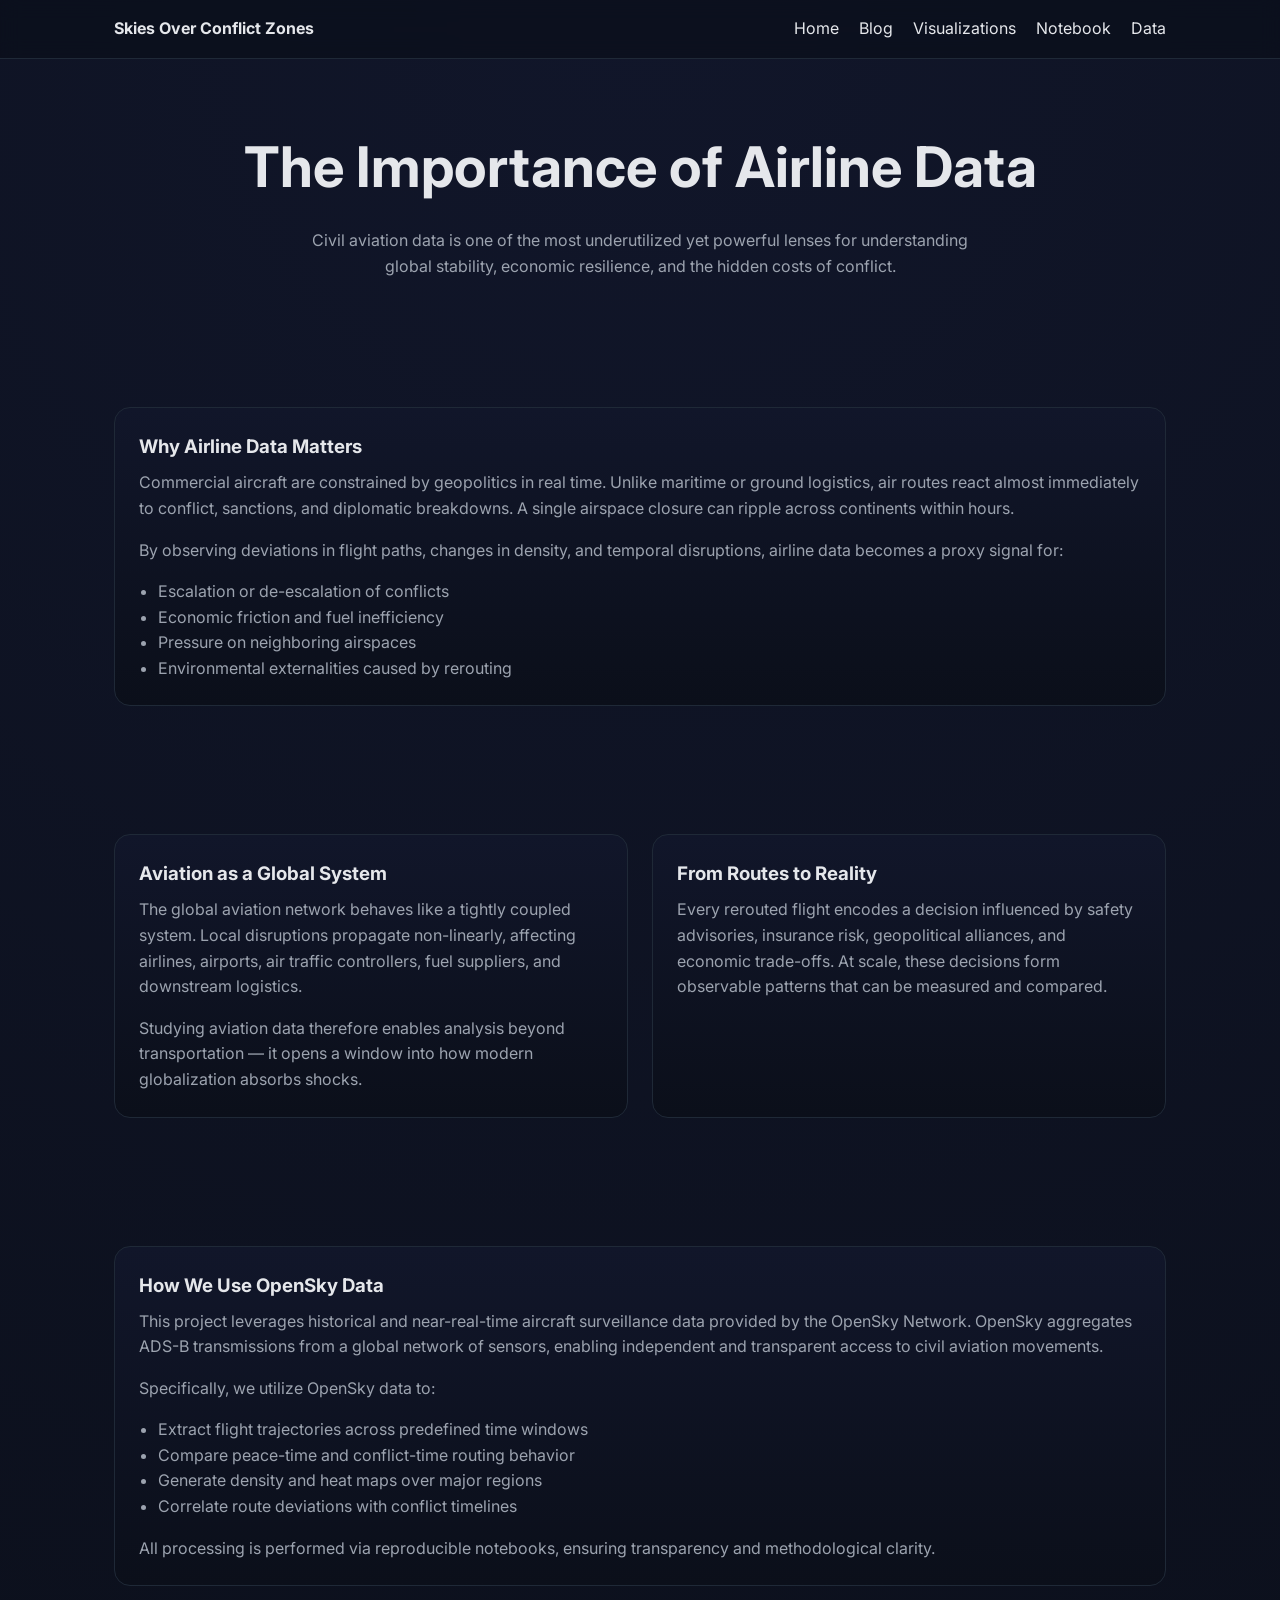
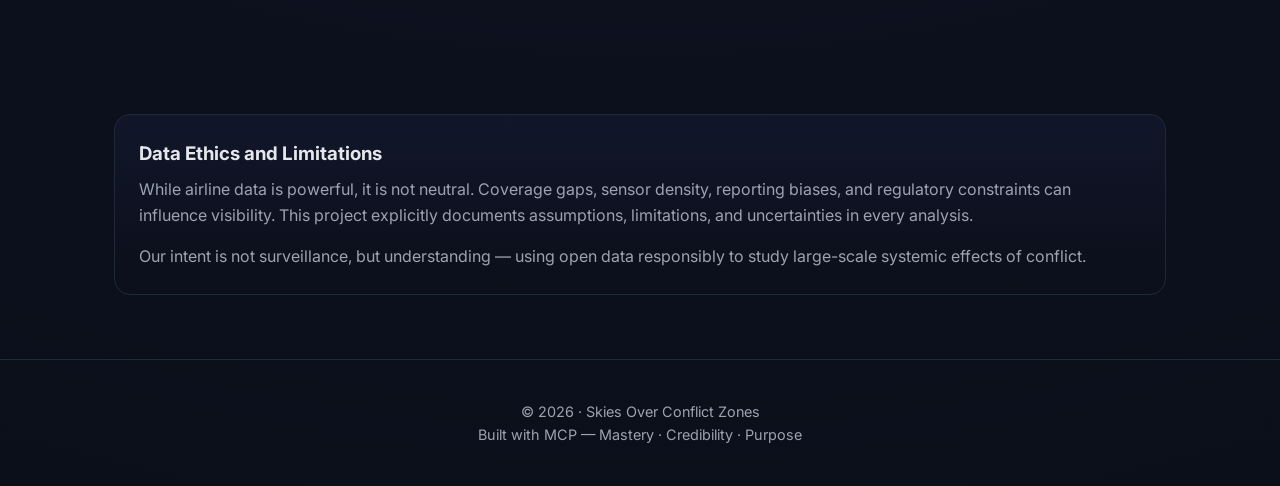
==== data.html @ dfb8a6fe "Initial commit" ====
<!DOCTYPE html>
<html lang="en">
<head>
  <meta charset="UTF-8" />
  <meta name="viewport" content="width=device-width, initial-scale=1.0" />
  <title>Data · Skies Over Conflict Zones</title>
  <meta name="description" content="Why airline data matters, how it reflects geopolitical reality, and how OpenSky data powers our analysis." />

  <link href="https://fonts.googleapis.com/css2?family=Inter:wght@300;400;600;700&display=swap" rel="stylesheet">
  <link rel="stylesheet" href="assets/css/style.css">
</head>
<body>

  <!-- Navigation -->
  <nav class="nav">
    <div class="nav-inner">
      <strong>Skies Over Conflict Zones</strong>
      <div>
        <a href="index.html">Home</a>
        <a href="blogpost.html">Blog</a>
        <a href="visualizations.html">Visualizations</a>
        <a href="notebook.html">Notebook</a>
        <a href="data.html">Data</a>
      </div>
    </div>
  </nav>

  <!-- Header -->
  <header>
    <h1>The Importance of Airline Data</h1>
    <p>
      Civil aviation data is one of the most underutilized yet powerful lenses for
      understanding global stability, economic resilience, and the hidden costs of conflict.
    </p>
  </header>

  <!-- Why Airline Data Matters -->
  <section>
    <div class="card">
      <h3>Why Airline Data Matters</h3>
      <p>
        Commercial aircraft are constrained by geopolitics in real time. Unlike maritime or
        ground logistics, air routes react almost immediately to conflict, sanctions, and
        diplomatic breakdowns. A single airspace closure can ripple across continents within
        hours.
      </p>
      <p style="margin-top:1rem">
        By observing deviations in flight paths, changes in density, and temporal disruptions,
        airline data becomes a proxy signal for:
      </p>
      <ul style="margin-top:1rem; margin-left:1.2rem; color: var(--muted)">
        <li>Escalation or de-escalation of conflicts</li>
        <li>Economic friction and fuel inefficiency</li>
        <li>Pressure on neighboring airspaces</li>
        <li>Environmental externalities caused by rerouting</li>
      </ul>
    </div>
  </section>

  <!-- Aviation as a System -->
  <section>
    <div class="grid grid-2">
      <div class="card">
        <h3>Aviation as a Global System</h3>
        <p>
          The global aviation network behaves like a tightly coupled system. Local disruptions
          propagate non-linearly, affecting airlines, airports, air traffic controllers, fuel
          suppliers, and downstream logistics.
        </p>
        <p style="margin-top:1rem">
          Studying aviation data therefore enables analysis beyond transportation — it opens a
          window into how modern globalization absorbs shocks.
        </p>
      </div>

      <div class="card">
        <h3>From Routes to Reality</h3>
        <p>
          Every rerouted flight encodes a decision influenced by safety advisories, insurance
          risk, geopolitical alliances, and economic trade-offs. At scale, these decisions form
          observable patterns that can be measured and compared.
        </p>
      </div>
    </div>
  </section>

  <!-- OpenSky Usage -->
  <section>
    <div class="card">
      <h3>How We Use OpenSky Data</h3>
      <p>
        This project leverages historical and near-real-time aircraft surveillance data provided
        by the OpenSky Network. OpenSky aggregates ADS-B transmissions from a global network of
        sensors, enabling independent and transparent access to civil aviation movements.
      </p>
      <p style="margin-top:1rem">
        Specifically, we utilize OpenSky data to:
      </p>
      <ul style="margin-top:1rem; margin-left:1.2rem; color: var(--muted)">
        <li>Extract flight trajectories across predefined time windows</li>
        <li>Compare peace-time and conflict-time routing behavior</li>
        <li>Generate density and heat maps over major regions</li>
        <li>Correlate route deviations with conflict timelines</li>
      </ul>
      <p style="margin-top:1rem">
        All processing is performed via reproducible notebooks, ensuring transparency and
        methodological clarity.
      </p>
    </div>
  </section>

  <!-- Data Ethics -->
  <section>
    <div class="card">
      <h3>Data Ethics and Limitations</h3>
      <p>
        While airline data is powerful, it is not neutral. Coverage gaps, sensor density,
        reporting biases, and regulatory constraints can influence visibility. This project
        explicitly documents assumptions, limitations, and uncertainties in every analysis.
      </p>
      <p style="margin-top:1rem">
        Our intent is not surveillance, but understanding — using open data responsibly to
        study large-scale systemic effects of conflict.
      </p>
    </div>
  </section>

  <footer>
    © 2026 · Skies Over Conflict Zones<br />
    Built with MCP — Mastery · Credibility · Purpose
  </footer>

</body>
</html>
---- assets/css/style.css ----
:root {
      --bg: #0b0f1a;
      --panel: #11162a;
      --text: #e5e7eb;
      --muted: #9ca3af;
      --accent: #38bdf8;
    }

    * { box-sizing: border-box; margin: 0; padding: 0; }

    body {
      font-family: 'Inter', system-ui, sans-serif;
      background: radial-gradient(circle at top, #11162a, var(--bg));
      color: var(--text);
      line-height: 1.6;
    }

    a { color: var(--accent); text-decoration: none; }

    header {
      padding: 4rem 1.5rem;
      max-width: 1100px;
      margin: auto;
      text-align: center;
    }

    header h1 {
      font-size: clamp(2.2rem, 5vw, 3.5rem);
      font-weight: 700;
      margin-bottom: 1rem;
    }

    header p {
      color: var(--muted);
      max-width: 700px;
      margin: auto;
    }

    .cta {
      margin-top: 2rem;
      display: flex;
      gap: 1rem;
      justify-content: center;
      flex-wrap: wrap;
    }

    .btn {
      padding: 1rem 2rem;
      border-radius: 999px;
      border: 1px solid var(--accent);
      background: transparent;
      color: var(--accent);
      cursor: pointer;
      transition: all 0.2s ease;
    }

    .btn.primary {
      background: var(--accent);
      color: #020617;
    }

    .btn:hover { transform: translateY(-2px); }

    section {
      max-width: 1100px;
      margin: auto;
      padding: 4rem 1.5rem;
    }

    .grid {
      display: grid;
      gap: 1.5rem;
    }

    @media (min-width: 768px) {
      .grid-2 { grid-template-columns: repeat(2, 1fr); }
      .grid-3 { grid-template-columns: repeat(3, 1fr); }
    }

    .card {
      background: linear-gradient(180deg, #11162a, #0b0f1a);
      border: 1px solid #1f2937;
      border-radius: 1rem;
      padding: 1.5rem;
    }

    .card h3 {
      margin-bottom: 0.5rem;
    }

    .card p { color: var(--muted); }

    footer {
      border-top: 1px solid #1f2937;
      text-align: center;
      padding: 2.5rem 1.5rem;
      color: var(--muted);
      font-size: 0.9rem;
    }

    .nav {
      position: sticky;
      top: 0;
      backdrop-filter: blur(10px);
      background: rgba(11, 15, 26, 0.7);
      border-bottom: 1px solid #1f2937;
    }

    .nav-inner {
      max-width: 1100px;
      margin: auto;
      padding: 1rem 1.5rem;
      display: flex;
      justify-content: space-between;
      align-items: center;
    }

    .nav a { color: var(--text); margin-left: 1rem; }
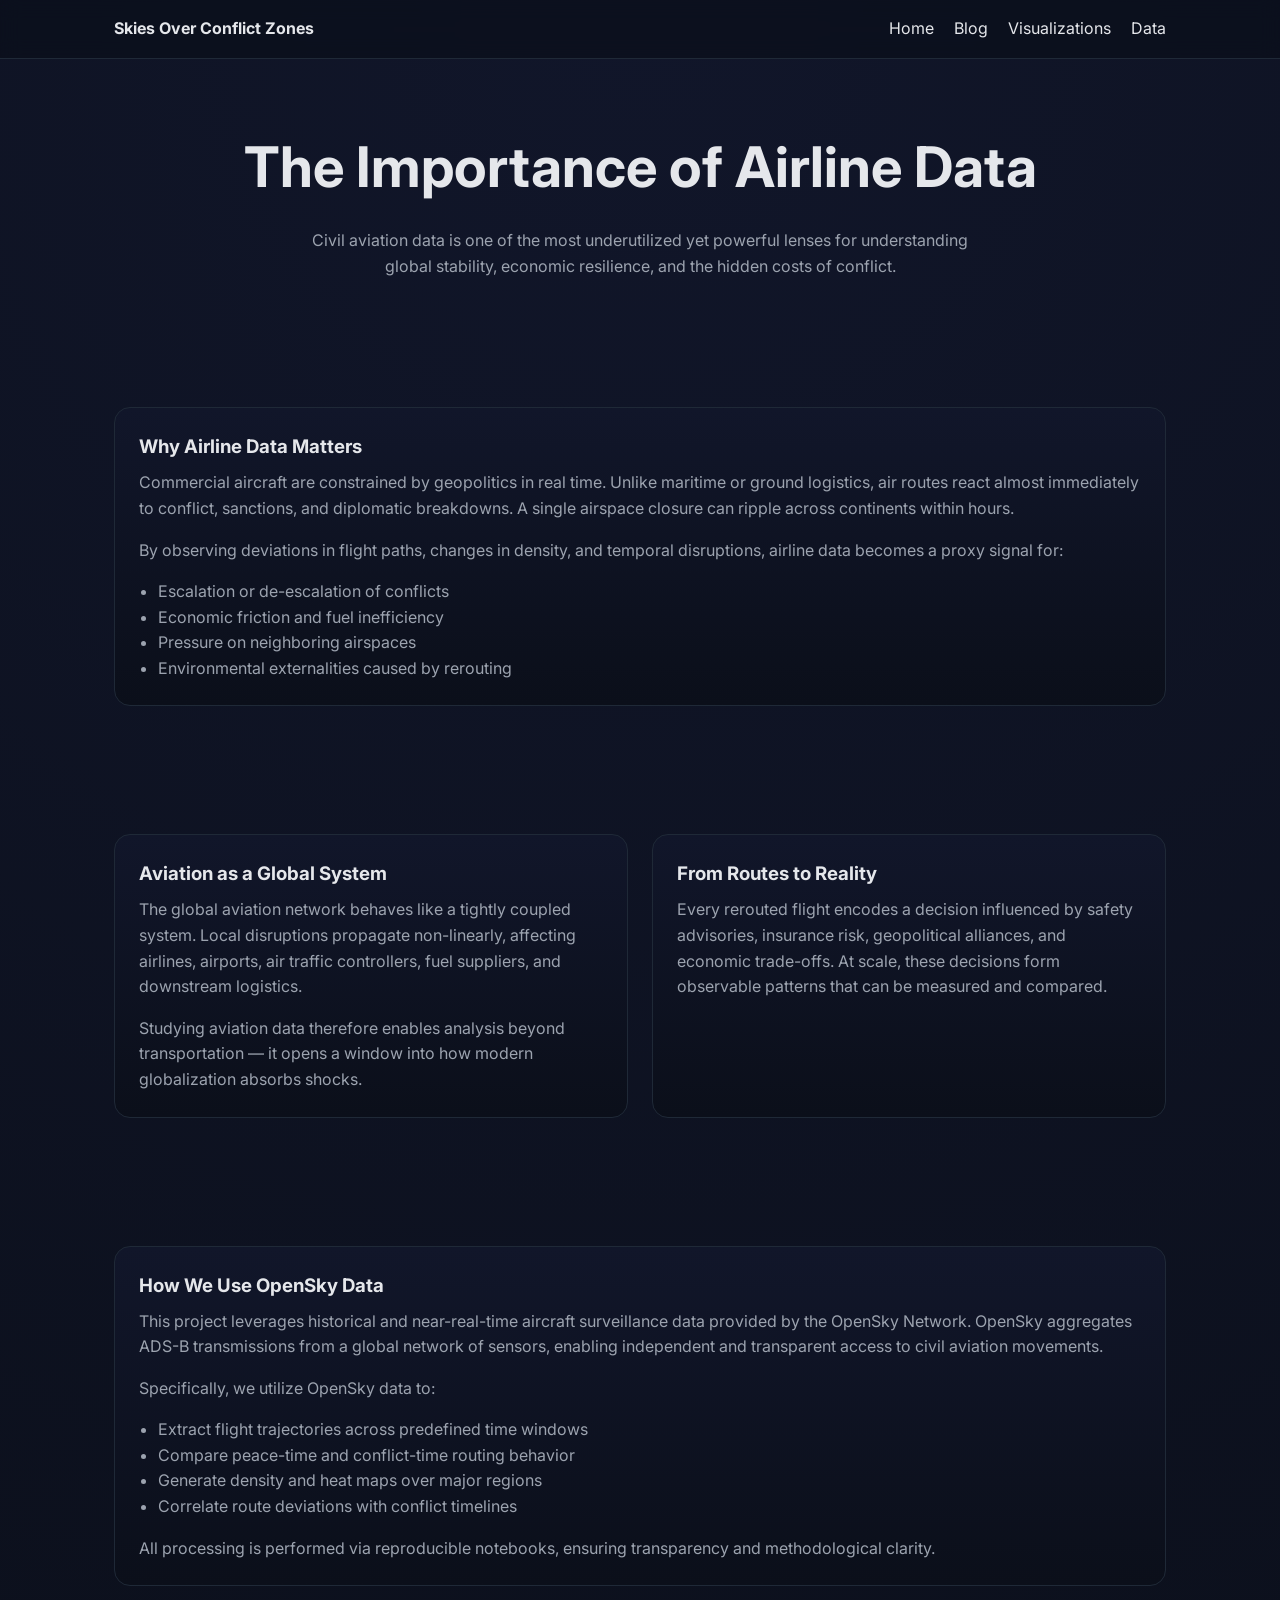
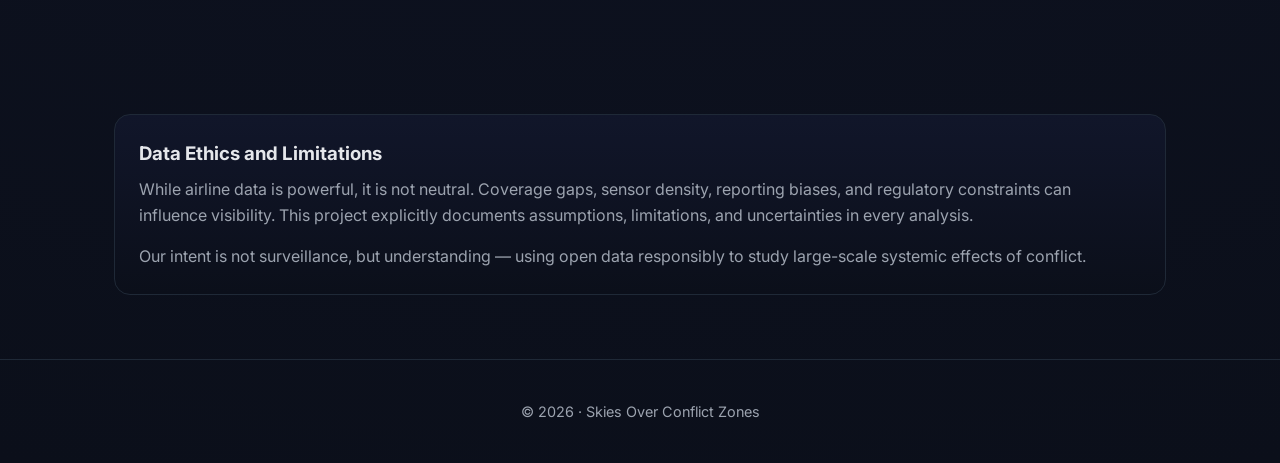
==== commit 070b2bf6: "Removed notebook link" ====
--- a/data.html
+++ b/data.html
@@ -19,7 +19,6 @@
         <a href="index.html">Home</a>
         <a href="blogpost.html">Blog</a>
         <a href="visualizations.html">Visualizations</a>
-        <a href="notebook.html">Notebook</a>
         <a href="data.html">Data</a>
       </div>
     </div>
@@ -127,7 +126,6 @@
 
   <footer>
     © 2026 · Skies Over Conflict Zones<br />
-    Built with MCP — Mastery · Credibility · Purpose
   </footer>
 
 </body>
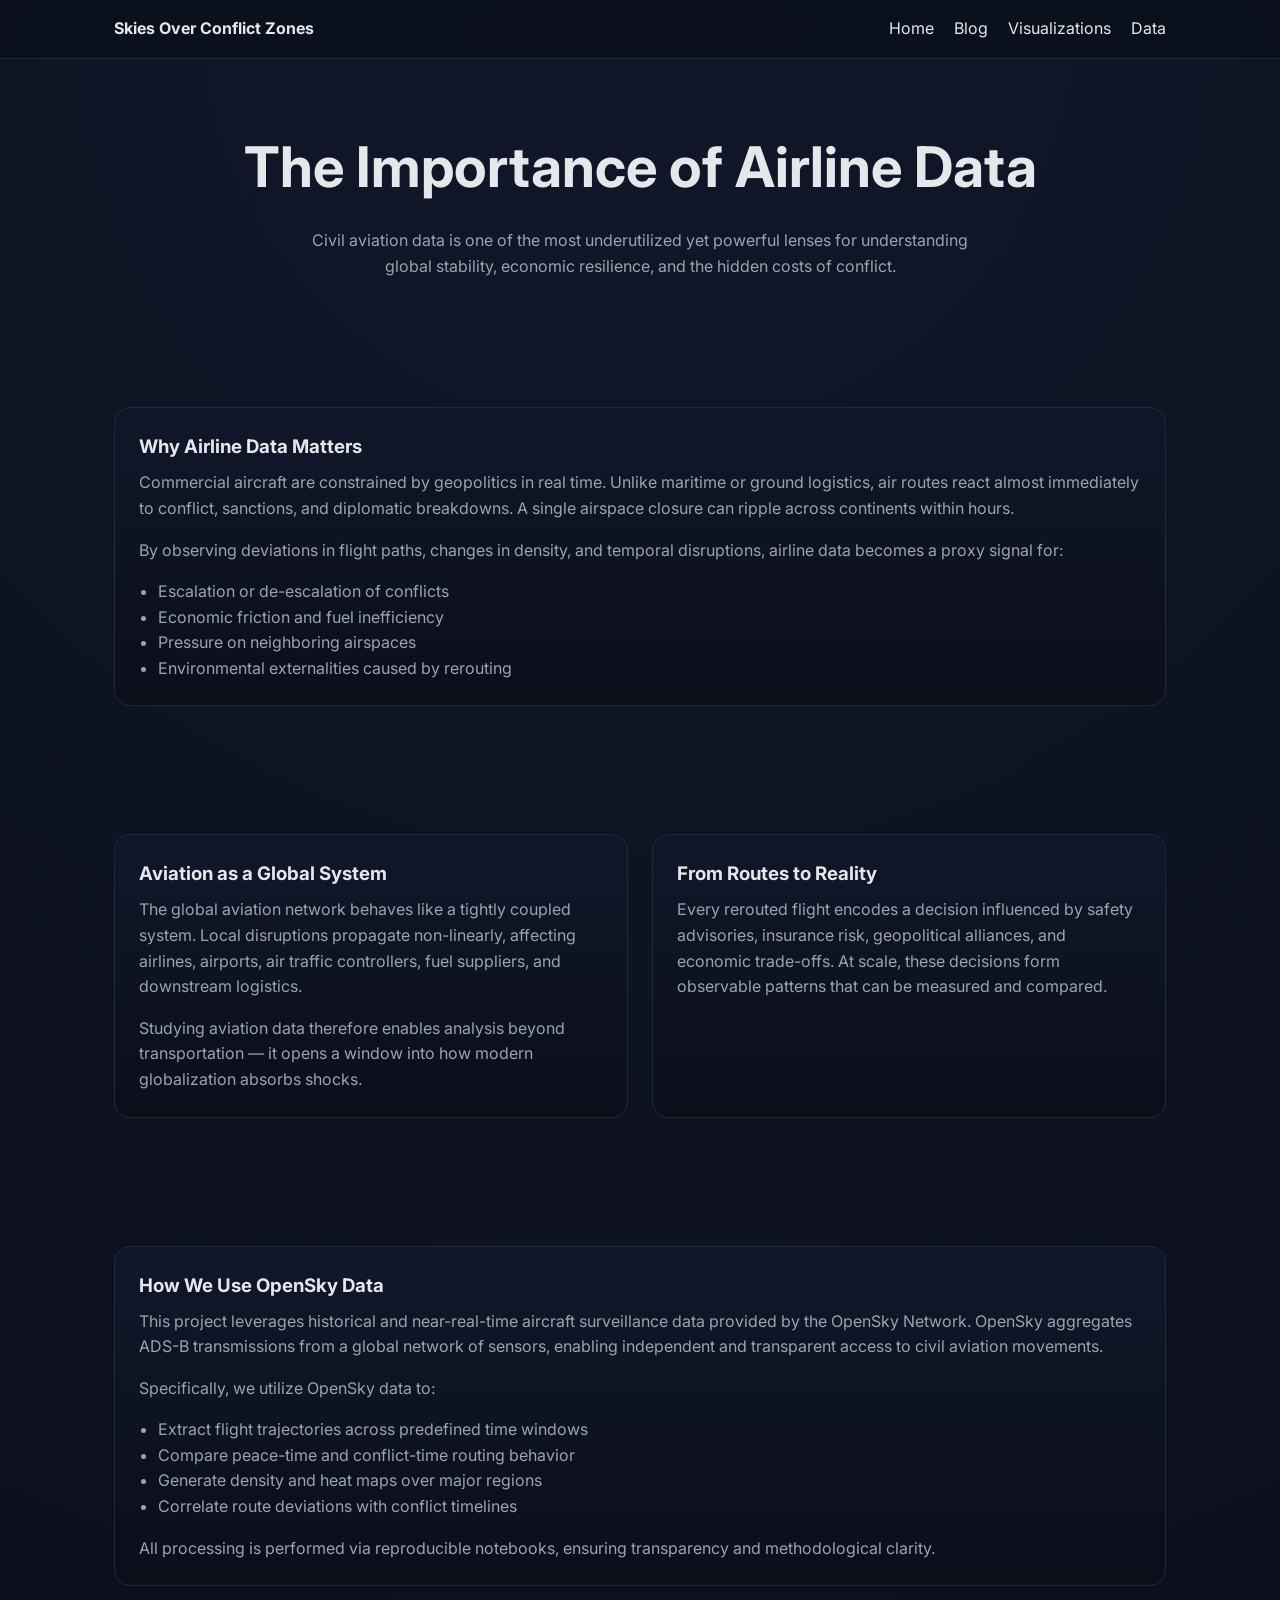
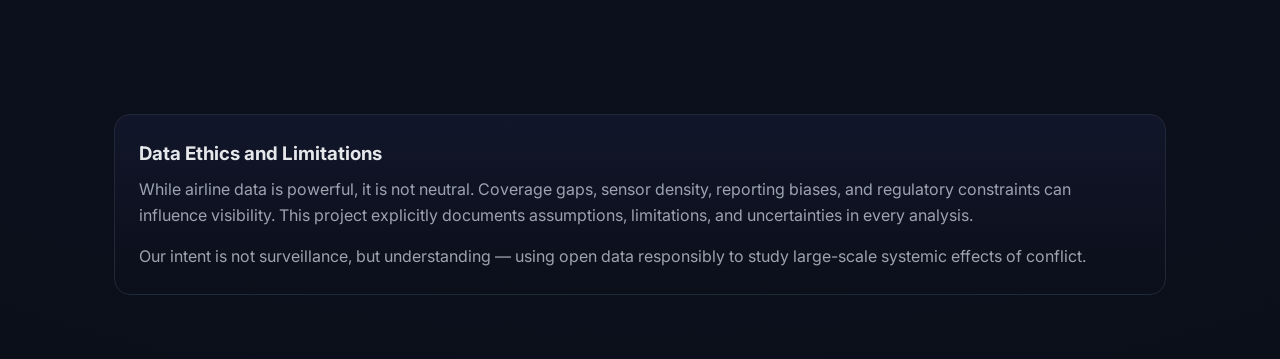
==== commit 9fdf2cb0: "Removed footer" ====
--- a/data.html
+++ b/data.html
@@ -124,9 +124,6 @@
     </div>
   </section>
 
-  <footer>
-    © 2026 · Skies Over Conflict Zones<br />
-  </footer>
 
 </body>
 </html>
